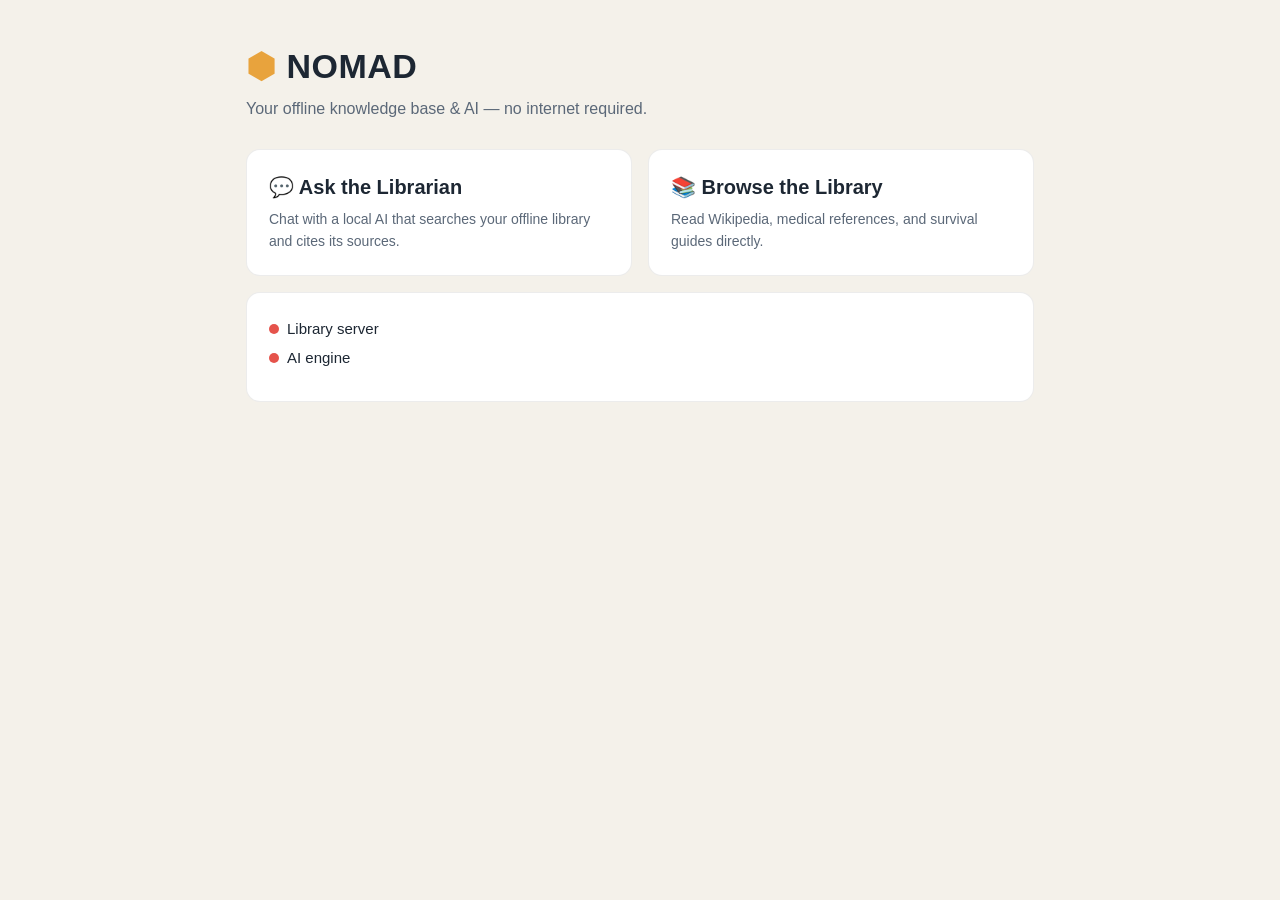
==== web/index.html @ e2258286 "NOMAD for Mac: offline knowledge library + local AI librarian - setup.sh: one-command install (Homeb" ====
<!doctype html>
<html lang="en">
<head>
<meta charset="utf-8">
<meta name="viewport" content="width=device-width, initial-scale=1">
<title>NOMAD</title>
<style>
  :root { --bg:#10141a; --card:#1a212b; --text:#e8edf4; --dim:#8b97a8; --accent:#e8a33d; --ok:#4cc38a; --bad:#e5534b; }
  @media (prefers-color-scheme: light) { :root { --bg:#f4f1ea; --card:#ffffff; --text:#1d2733; --dim:#5b6878; } }
  * { box-sizing: border-box; }
  body { margin:0; background:var(--bg); color:var(--text); font:16px/1.55 -apple-system, "SF Pro Text", Helvetica, sans-serif; }
  .wrap { max-width:820px; margin:0 auto; padding:40px 16px; }
  h1 { font-size:34px; margin:0; letter-spacing:.5px; }
  h1 .flag { color:var(--accent); }
  .tag { color:var(--dim); margin:4px 0 28px; }
  .grid { display:grid; grid-template-columns:1fr 1fr; gap:16px; }
  @media (max-width:640px){ .grid { grid-template-columns:1fr; } }
  a.card { display:block; background:var(--card); border-radius:14px; padding:22px; text-decoration:none; color:var(--text); border:1px solid rgba(128,128,128,.15); }
  a.card:hover { border-color:var(--accent); }
  .card h2 { margin:0 0 6px; font-size:20px; }
  .card p { margin:0; color:var(--dim); font-size:14px; }
  .status { background:var(--card); border-radius:14px; padding:18px 22px; margin-top:16px; border:1px solid rgba(128,128,128,.15); }
  .light { display:inline-block; width:10px; height:10px; border-radius:50%; margin-right:8px; background:var(--bad); }
  .light.on { background:var(--ok); }
  .row { margin:6px 0; font-size:15px; }
  .books { margin-top:10px; color:var(--dim); font-size:14px; }
  .books li { margin:2px 0; }
</style>
</head>
<body>
<div class="wrap">
  <h1><span class="flag">⬢</span> NOMAD</h1>
  <p class="tag">Your offline knowledge base &amp; AI — no internet required.</p>

  <div class="grid">
    <a class="card" href="/chat.html">
      <h2>💬 Ask the Librarian</h2>
      <p>Chat with a local AI that searches your offline library and cites its sources.</p>
    </a>
    <a class="card" id="librarylink" href="#" target="_blank">
      <h2>📚 Browse the Library</h2>
      <p>Read Wikipedia, medical references, and survival guides directly.</p>
    </a>
  </div>

  <div class="status">
    <div class="row"><span class="light" id="l-kiwix"></span>Library server</div>
    <div class="row"><span class="light" id="l-ollama"></span>AI engine <span id="model" style="color:var(--dim)"></span></div>
    <ul class="books" id="books"></ul>
  </div>
</div>
<script>
async function refresh() {
  try {
    const s = await (await fetch('/api/status')).json();
    document.getElementById('l-kiwix').classList.toggle('on', s.kiwix);
    document.getElementById('l-ollama').classList.toggle('on', s.ollama);
    document.getElementById('model').textContent = '(' + s.model + ')';
    document.getElementById('librarylink').href = 'http://' + location.hostname + ':' + s.kiwix_port;
    const ul = document.getElementById('books');
    ul.innerHTML = s.books.length
      ? s.books.map(b => '<li>' + b.title + '</li>').join('')
      : '<li>No knowledge packs yet — run <code>./nomad library</code> in Terminal.</li>';
  } catch (e) { /* app starting up */ }
}
refresh(); setInterval(refresh, 5000);
</script>
</body>
</html>
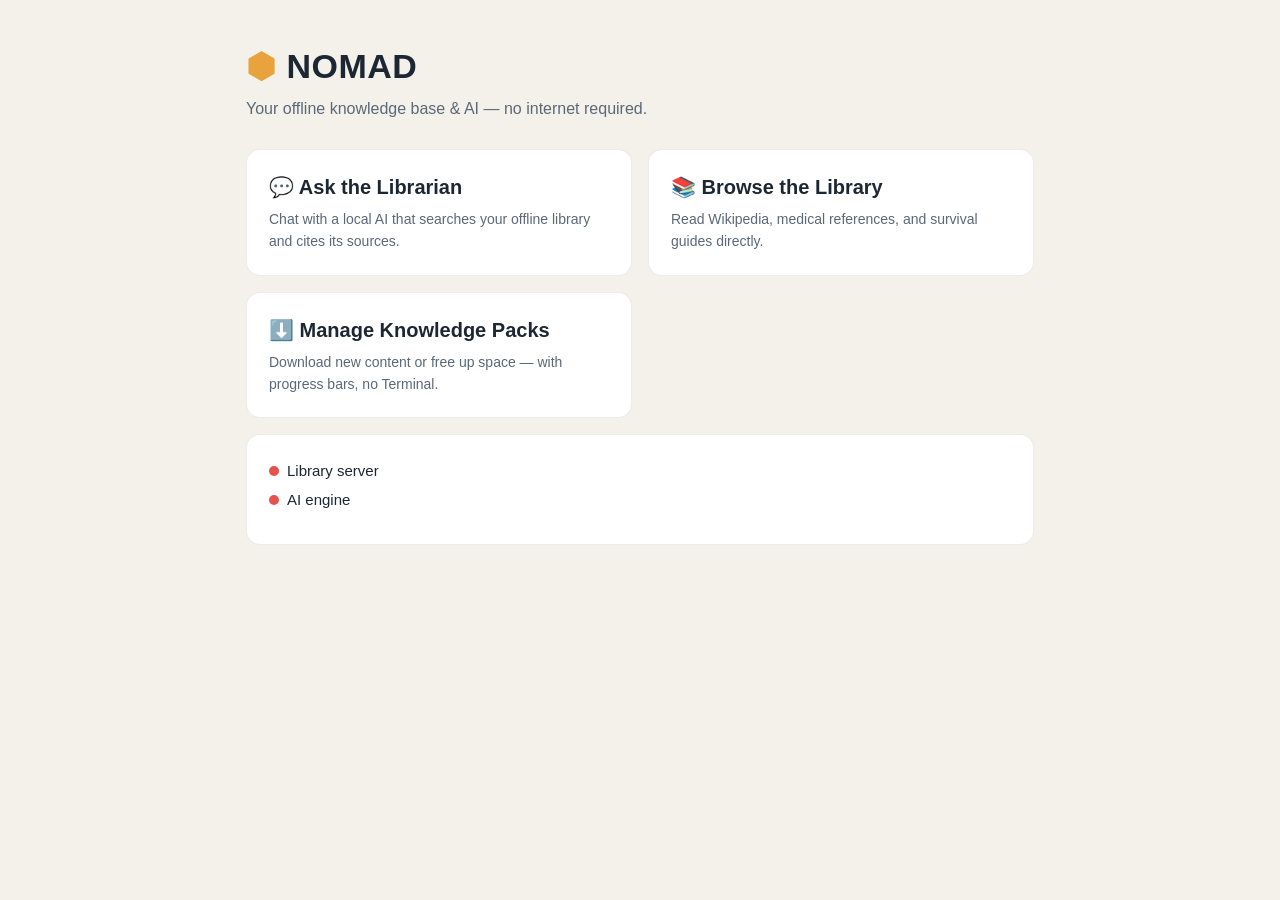
==== commit 419a5beb: "Terminal-free controls: double-click launchers + web library manager - NOMAD Start/Stop .command fil" ====
--- a/web/index.html
+++ b/web/index.html
@@ -41,6 +41,10 @@
       <h2>📚 Browse the Library</h2>
       <p>Read Wikipedia, medical references, and survival guides directly.</p>
     </a>
+    <a class="card" href="/library.html">
+      <h2>⬇️ Manage Knowledge Packs</h2>
+      <p>Download new content or free up space — with progress bars, no Terminal.</p>
+    </a>
   </div>
 
   <div class="status">
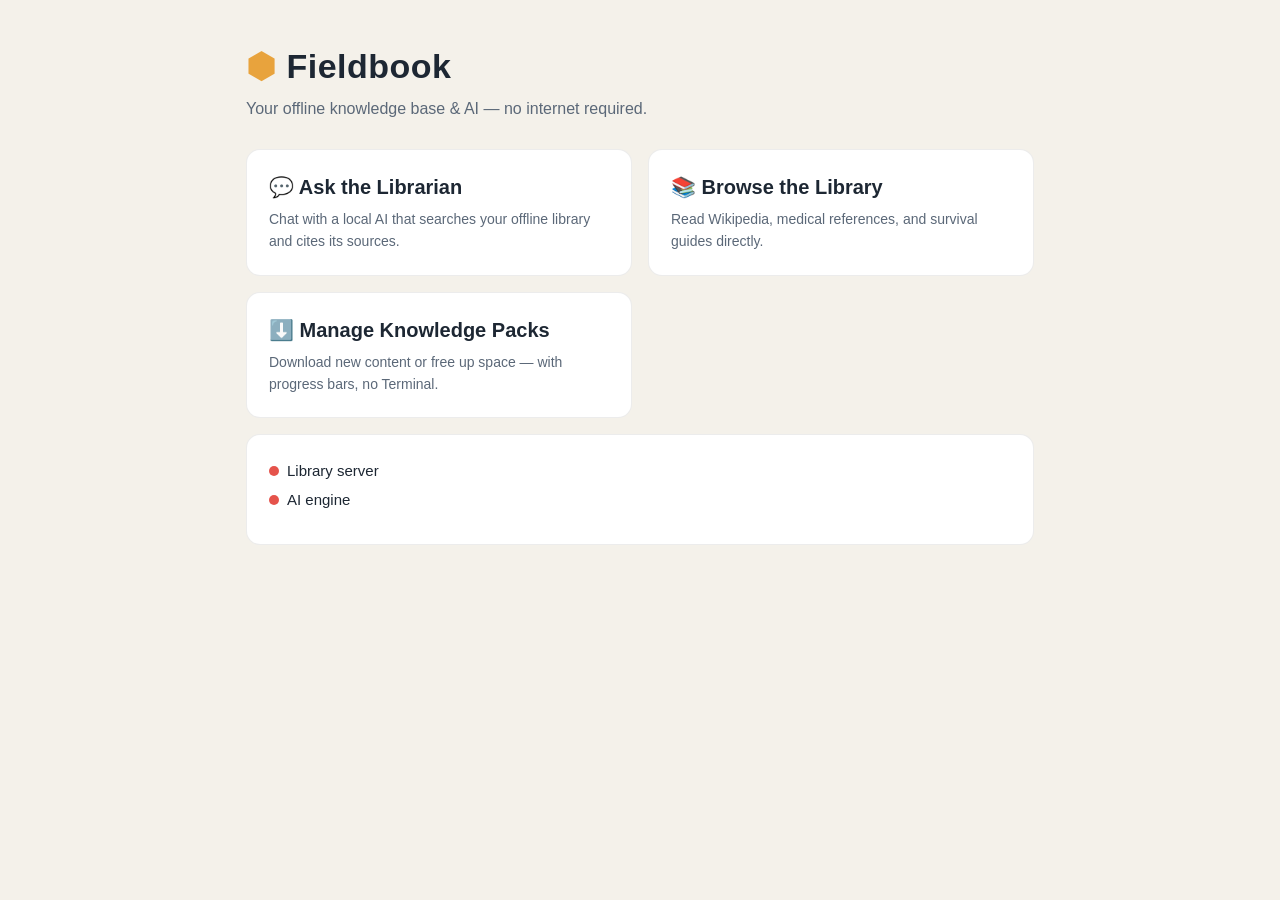
==== commit d4b72819: "Rename project: NOMAD for Mac -> Fieldbook Distinct name avoids collision with Project NOMAD and Has" ====
--- a/web/index.html
+++ b/web/index.html
@@ -3,7 +3,7 @@
 <head>
 <meta charset="utf-8">
 <meta name="viewport" content="width=device-width, initial-scale=1">
-<title>NOMAD</title>
+<title>Fieldbook</title>
 <style>
   :root { --bg:#10141a; --card:#1a212b; --text:#e8edf4; --dim:#8b97a8; --accent:#e8a33d; --ok:#4cc38a; --bad:#e5534b; }
   @media (prefers-color-scheme: light) { :root { --bg:#f4f1ea; --card:#ffffff; --text:#1d2733; --dim:#5b6878; } }
@@ -29,7 +29,7 @@
 </head>
 <body>
 <div class="wrap">
-  <h1><span class="flag">⬢</span> NOMAD</h1>
+  <h1><span class="flag">⬢</span> Fieldbook</h1>
   <p class="tag">Your offline knowledge base &amp; AI — no internet required.</p>
 
   <div class="grid">
@@ -64,7 +64,7 @@
     const ul = document.getElementById('books');
     ul.innerHTML = s.books.length
       ? s.books.map(b => '<li>' + b.title + '</li>').join('')
-      : '<li>No knowledge packs yet — run <code>./nomad library</code> in Terminal.</li>';
+      : '<li>No knowledge packs yet — run <code>./fieldbook library</code> in Terminal.</li>';
   } catch (e) { /* app starting up */ }
 }
 refresh(); setInterval(refresh, 5000);
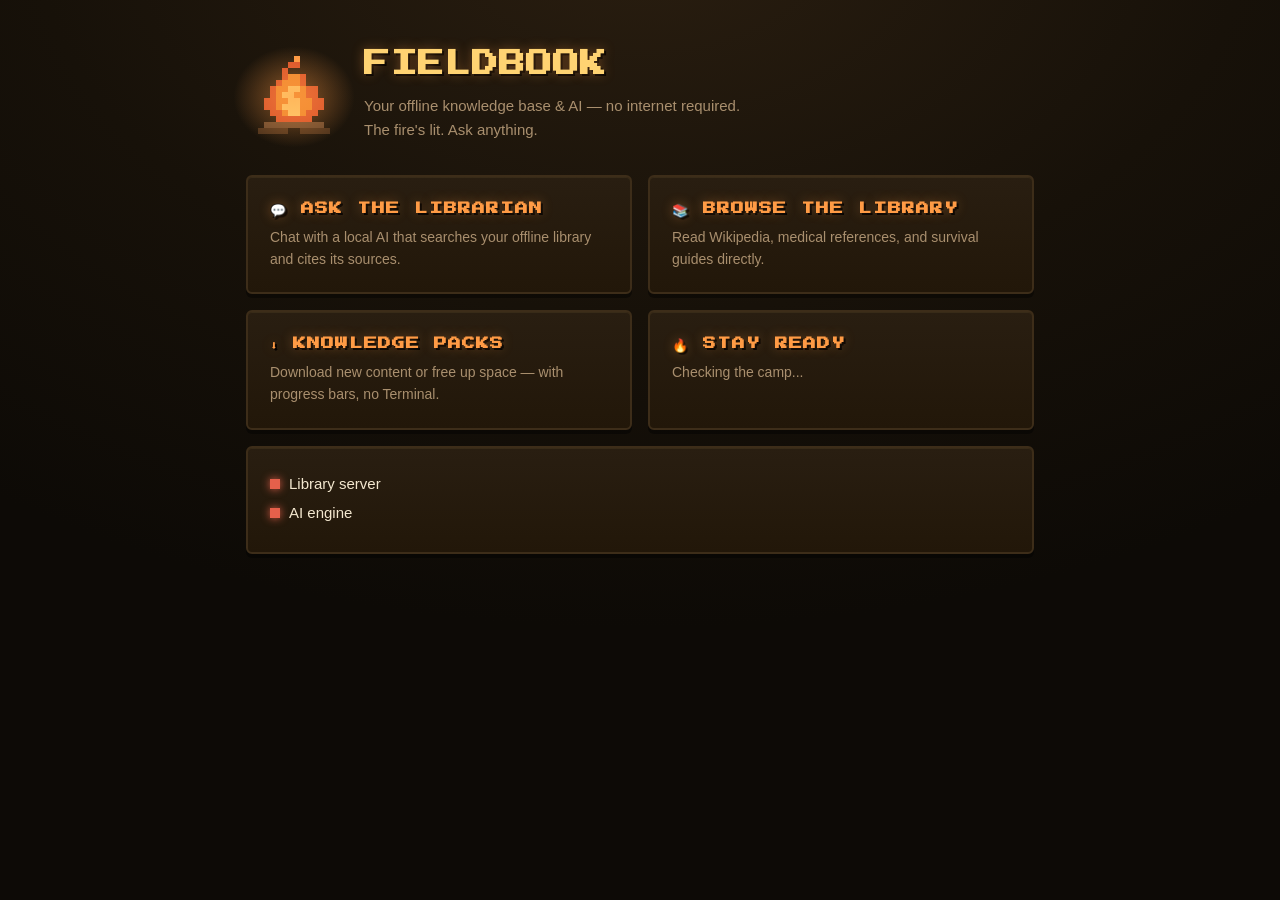
==== commit 37b99be2: "Warm low-bit campfire theme Valheim-inspired look: night-around-the-fire palette, parchment text, wo" ====
--- a/web/index.html
+++ b/web/index.html
@@ -4,50 +4,97 @@
 <meta charset="utf-8">
 <meta name="viewport" content="width=device-width, initial-scale=1">
 <title>Fieldbook</title>
+<link rel="stylesheet" href="theme.css">
 <style>
-  :root { --bg:#10141a; --card:#1a212b; --text:#e8edf4; --dim:#8b97a8; --accent:#e8a33d; --ok:#4cc38a; --bad:#e5534b; }
-  @media (prefers-color-scheme: light) { :root { --bg:#f4f1ea; --card:#ffffff; --text:#1d2733; --dim:#5b6878; } }
   * { box-sizing: border-box; }
-  body { margin:0; background:var(--bg); color:var(--text); font:16px/1.55 -apple-system, "SF Pro Text", Helvetica, sans-serif; }
-  .wrap { max-width:820px; margin:0 auto; padding:40px 16px; }
-  h1 { font-size:34px; margin:0; letter-spacing:.5px; }
-  h1 .flag { color:var(--accent); }
-  .tag { color:var(--dim); margin:4px 0 28px; }
+  body { margin:0; font:16px/1.55 -apple-system, "SF Pro Text", Helvetica, sans-serif; }
+  .wrap { max-width:820px; margin:0 auto; padding:44px 16px; }
+  .hero { display:flex; align-items:center; gap:22px; margin-bottom:34px; }
+  h1 { font-size:26px; margin:0 0 10px; color:var(--accent-hi); }
+  .tag { color:var(--dim); margin:0; font-size:15px; }
   .grid { display:grid; grid-template-columns:1fr 1fr; gap:16px; }
-  @media (max-width:640px){ .grid { grid-template-columns:1fr; } }
-  a.card { display:block; background:var(--card); border-radius:14px; padding:22px; text-decoration:none; color:var(--text); border:1px solid rgba(128,128,128,.15); }
-  a.card:hover { border-color:var(--accent); }
-  .card h2 { margin:0 0 6px; font-size:20px; }
+  @media (max-width:640px){ .grid { grid-template-columns:1fr; } .hero{flex-direction:column; text-align:center;} }
+  a.card { display:block; padding:22px; text-decoration:none; color:var(--text); }
+  a.card:hover { border-color:var(--accent) !important; }
+  .card h2 { margin:0 0 8px; font-size:13px; color:var(--accent); }
   .card p { margin:0; color:var(--dim); font-size:14px; }
-  .status { background:var(--card); border-radius:14px; padding:18px 22px; margin-top:16px; border:1px solid rgba(128,128,128,.15); }
-  .light { display:inline-block; width:10px; height:10px; border-radius:50%; margin-right:8px; background:var(--bad); }
-  .light.on { background:var(--ok); }
+  .status { padding:18px 22px; margin-top:16px; }
+  .light { display:inline-block; width:10px; height:10px; margin-right:9px; background:var(--bad); box-shadow:0 0 8px currentColor; }
+  .light.on { background:var(--ok); color:var(--ok); }
+  .light { color:var(--bad); }
   .row { margin:6px 0; font-size:15px; }
-  .books { margin-top:10px; color:var(--dim); font-size:14px; }
+  .books { margin:10px 0 0; color:var(--dim); font-size:14px; }
   .books li { margin:2px 0; }
 </style>
 </head>
 <body>
 <div class="wrap">
-  <h1><span class="flag">⬢</span> Fieldbook</h1>
-  <p class="tag">Your offline knowledge base &amp; AI — no internet required.</p>
+  <div class="hero">
+    <span class="campfire" style="width:96px;height:96px">
+      <span class="glow"></span>
+      <svg viewBox="0 0 16 16" width="96" height="96" aria-hidden="true">
+        <g class="f1">
+          <rect x="8" y="2" width="1" height="1" fill="#ff9b45"/><rect x="6" y="4" width="1" height="1" fill="#d9502a"/>
+          <rect x="7" y="3" width="2" height="1" fill="#d9502a"/><rect x="6" y="5" width="4" height="1" fill="#d9502a"/>
+          <rect x="5" y="6" width="5" height="1" fill="#d9502a"/><rect x="4" y="7" width="8" height="1" fill="#d9502a"/>
+          <rect x="4" y="8" width="8" height="1" fill="#d9502a"/><rect x="3" y="9" width="10" height="1" fill="#d9502a"/>
+          <rect x="3" y="10" width="10" height="1" fill="#d9502a"/><rect x="4" y="11" width="8" height="1" fill="#d9502a"/>
+          <rect x="5" y="12" width="6" height="1" fill="#d9502a"/>
+          <rect x="7" y="5" width="2" height="1" fill="#f08a2e"/><rect x="6" y="6" width="3" height="1" fill="#f08a2e"/>
+          <rect x="5" y="7" width="5" height="1" fill="#f08a2e"/><rect x="5" y="8" width="5" height="1" fill="#f08a2e"/>
+          <rect x="5" y="9" width="6" height="1" fill="#f08a2e"/><rect x="5" y="10" width="6" height="1" fill="#f08a2e"/>
+          <rect x="6" y="11" width="4" height="1" fill="#f08a2e"/>
+          <rect x="7" y="7" width="2" height="1" fill="#ffd372"/><rect x="6" y="8" width="2" height="1" fill="#ffd372"/>
+          <rect x="7" y="9" width="2" height="1" fill="#ffd372"/><rect x="6" y="10" width="3" height="1" fill="#ffd372"/>
+          <rect x="7" y="11" width="2" height="1" fill="#ffd372"/>
+        </g>
+        <g class="f2">
+          <rect x="6" y="2" width="1" height="1" fill="#ff9b45"/><rect x="9" y="4" width="1" height="1" fill="#d9502a"/>
+          <rect x="8" y="3" width="2" height="1" fill="#d9502a"/><rect x="7" y="5" width="4" height="1" fill="#d9502a"/>
+          <rect x="5" y="6" width="6" height="1" fill="#d9502a"/><rect x="4" y="7" width="8" height="1" fill="#d9502a"/>
+          <rect x="4" y="8" width="8" height="1" fill="#d9502a"/><rect x="3" y="9" width="10" height="1" fill="#d9502a"/>
+          <rect x="3" y="10" width="10" height="1" fill="#d9502a"/><rect x="4" y="11" width="8" height="1" fill="#d9502a"/>
+          <rect x="5" y="12" width="6" height="1" fill="#d9502a"/>
+          <rect x="8" y="5" width="2" height="1" fill="#f08a2e"/><rect x="7" y="6" width="3" height="1" fill="#f08a2e"/>
+          <rect x="6" y="7" width="4" height="1" fill="#f08a2e"/><rect x="5" y="8" width="6" height="1" fill="#f08a2e"/>
+          <rect x="5" y="9" width="6" height="1" fill="#f08a2e"/><rect x="5" y="10" width="6" height="1" fill="#f08a2e"/>
+          <rect x="6" y="11" width="4" height="1" fill="#f08a2e"/>
+          <rect x="8" y="7" width="1" height="1" fill="#ffd372"/><rect x="7" y="8" width="2" height="1" fill="#ffd372"/>
+          <rect x="6" y="9" width="3" height="1" fill="#ffd372"/><rect x="7" y="10" width="2" height="1" fill="#ffd372"/>
+          <rect x="7" y="11" width="2" height="1" fill="#ffd372"/>
+        </g>
+        <rect x="3" y="13" width="10" height="1" fill="#6b4a2f"/>
+        <rect x="2" y="14" width="5" height="1" fill="#4e331c"/>
+        <rect x="9" y="14" width="5" height="1" fill="#4e331c"/>
+      </svg>
+      <i class="ember"></i><i class="ember"></i><i class="ember"></i>
+    </span>
+    <div>
+      <h1 class="pixel">FIELDBOOK</h1>
+      <p class="tag">Your offline knowledge base &amp; AI — no internet required.<br>The fire's lit. Ask anything.</p>
+    </div>
+  </div>
 
   <div class="grid">
     <a class="card" href="/chat.html">
-      <h2>💬 Ask the Librarian</h2>
+      <h2 class="pixel">💬 ASK THE LIBRARIAN</h2>
       <p>Chat with a local AI that searches your offline library and cites its sources.</p>
     </a>
     <a class="card" id="librarylink" href="#" target="_blank">
-      <h2>📚 Browse the Library</h2>
+      <h2 class="pixel">📚 BROWSE THE LIBRARY</h2>
       <p>Read Wikipedia, medical references, and survival guides directly.</p>
     </a>
     <a class="card" href="/library.html">
-      <h2>⬇️ Manage Knowledge Packs</h2>
+      <h2 class="pixel">⬇️ KNOWLEDGE PACKS</h2>
       <p>Download new content or free up space — with progress bars, no Terminal.</p>
+    </a>
+    <a class="card" href="#" onclick="return false" style="cursor:default">
+      <h2 class="pixel">🔥 STAY READY</h2>
+      <p id="readiness">Checking the camp...</p>
     </a>
   </div>
 
-  <div class="status">
+  <div class="status statusbox">
     <div class="row"><span class="light" id="l-kiwix"></span>Library server</div>
     <div class="row"><span class="light" id="l-ollama"></span>AI engine <span id="model" style="color:var(--dim)"></span></div>
     <ul class="books" id="books"></ul>
@@ -61,10 +108,13 @@
     document.getElementById('l-ollama').classList.toggle('on', s.ollama);
     document.getElementById('model').textContent = '(' + s.model + ')';
     document.getElementById('librarylink').href = 'http://' + location.hostname + ':' + s.kiwix_port;
+    document.getElementById('readiness').textContent = (s.kiwix && s.ollama && s.books.length)
+      ? 'All systems go. This Mac answers questions with zero connectivity.'
+      : 'Something needs attention — check the lights below.';
     const ul = document.getElementById('books');
     ul.innerHTML = s.books.length
       ? s.books.map(b => '<li>' + b.title + '</li>').join('')
-      : '<li>No knowledge packs yet — run <code>./fieldbook library</code> in Terminal.</li>';
+      : '<li>No knowledge packs yet — open Knowledge Packs above.</li>';
   } catch (e) { /* app starting up */ }
 }
 refresh(); setInterval(refresh, 5000);
--- a/web/theme.css
+++ b/web/theme.css
@@ -0,0 +1,86 @@
+/* Fieldbook — warm low-bit theme. Everything local: no internet, ever. */
+
+@font-face {
+  font-family: 'Press Start 2P';
+  src: url('fonts/press-start-2p.woff2') format('woff2');
+  font-display: swap;
+}
+
+:root {
+  --bg: #171109;        /* night around the fire */
+  --bg-deep: #0d0a06;
+  --card: #241a10;      /* dark wood panel */
+  --card-edge: #3d2d19;
+  --text: #f3e7cf;      /* parchment */
+  --dim: #a98f6e;       /* worn leather */
+  --accent: #ff9b45;    /* ember orange */
+  --accent-hi: #ffd372; /* flame core */
+  --ok: #9fbf5f;        /* moss */
+  --bad: #e5604b;
+  --user: #2e3a24;      /* mossy green bubble */
+}
+
+body {
+  background:
+    radial-gradient(1100px 700px at 50% -8%, #2a1e10 0%, var(--bg) 55%, var(--bg-deep) 100%)
+    fixed var(--bg-deep);
+  color: var(--text);
+}
+
+.pixel {
+  font-family: 'Press Start 2P', monospace;
+  letter-spacing: 1px;
+  text-shadow: 0 0 12px rgba(255, 155, 69, .35), 2px 2px 0 #000;
+}
+
+/* Chunky game-y buttons */
+button, .btnlike {
+  border-radius: 4px !important;
+  box-shadow: 0 3px 0 rgba(0,0,0,.55);
+  transition: transform .05s;
+}
+button:active { transform: translateY(2px); box-shadow: 0 1px 0 rgba(0,0,0,.55); }
+
+/* Wood-panel cards */
+.card, .preset, .statusbox {
+  background: linear-gradient(180deg, #291e11 0%, #221709 100%) !important;
+  border: 2px solid var(--card-edge) !important;
+  border-radius: 6px !important;
+  box-shadow: 0 4px 0 rgba(0,0,0,.4), inset 0 1px 0 rgba(255,211,114,.07);
+}
+
+/* ---- Pixel campfire ---- */
+.campfire { display: inline-block; position: relative; }
+.campfire svg { display: block; shape-rendering: crispEdges; image-rendering: pixelated; }
+.campfire .f2 { opacity: 0; }
+.campfire .f1 { animation: flick1 .5s steps(1, end) infinite; }
+.campfire .f2 { animation: flick2 .5s steps(1, end) infinite; }
+@keyframes flick1 { 0%,100% { opacity: 1; } 50% { opacity: 0; } }
+@keyframes flick2 { 0%,100% { opacity: 0; } 50% { opacity: 1; } }
+
+.campfire .glow {
+  position: absolute; left: 50%; top: 55%;
+  width: 180%; height: 150%;
+  transform: translate(-50%, -50%);
+  background: radial-gradient(closest-side, rgba(255,155,69,.5), rgba(255,155,69,0) 70%);
+  animation: glowpulse 1.1s ease-in-out infinite;
+  pointer-events: none;
+}
+@keyframes glowpulse { 0%,100% { opacity: .75; } 50% { opacity: 1.1; } }
+
+.campfire .ember {
+  position: absolute; bottom: 42%;
+  width: 7%; height: 7%;
+  background: var(--accent-hi);
+  opacity: 0;
+  animation: rise 2.4s steps(6, end) infinite;
+}
+.campfire .ember:nth-child(2) { left: 38%; }
+.campfire .ember:nth-child(3) { left: 55%; animation-delay: .9s; background: var(--accent); }
+.campfire .ember:nth-child(4) { left: 47%; animation-delay: 1.6s; }
+@keyframes rise {
+  0%   { transform: translateY(0);     opacity: 0; }
+  10%  { opacity: .95; }
+  80%  { opacity: .4; }
+  100% { transform: translateY(-340%); opacity: 0; }
+}
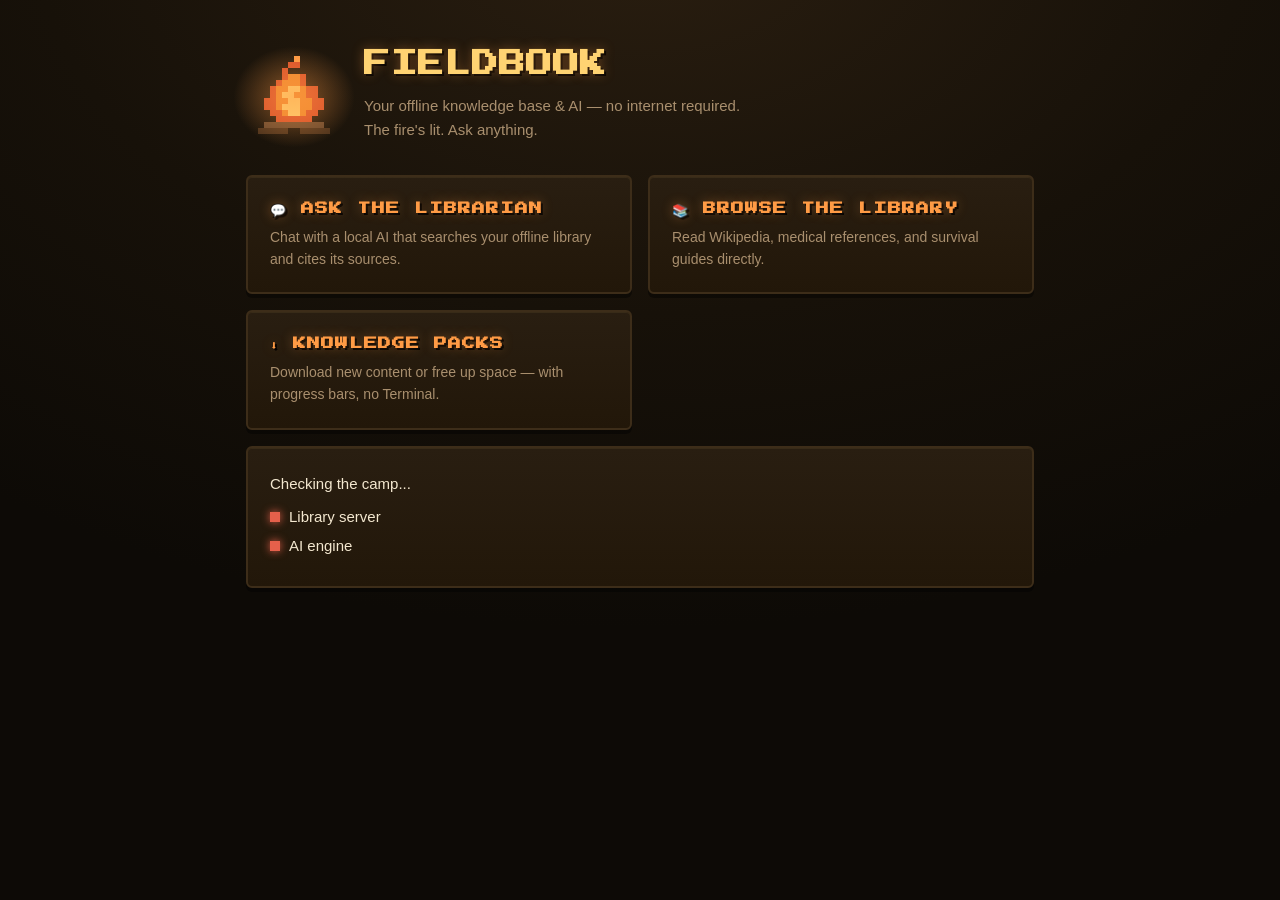
==== commit e48f5711: "One-command install downloads the starter library; honest dashboard; verified downloads - get.sh now" ====
--- a/web/index.html
+++ b/web/index.html
@@ -88,13 +88,10 @@
       <h2 class="pixel">⬇️ KNOWLEDGE PACKS</h2>
       <p>Download new content or free up space — with progress bars, no Terminal.</p>
     </a>
-    <a class="card" href="#" onclick="return false" style="cursor:default">
-      <h2 class="pixel">🔥 STAY READY</h2>
-      <p id="readiness">Checking the camp...</p>
-    </a>
   </div>
 
   <div class="status statusbox">
+    <div class="row" id="readiness" style="margin-bottom:10px">Checking the camp...</div>
     <div class="row"><span class="light" id="l-kiwix"></span>Library server</div>
     <div class="row"><span class="light" id="l-ollama"></span>AI engine <span id="model" style="color:var(--dim)"></span></div>
     <ul class="books" id="books"></ul>
@@ -109,8 +106,8 @@
     document.getElementById('model').textContent = '(' + s.model + ')';
     document.getElementById('librarylink').href = 'http://' + location.hostname + ':' + s.kiwix_port;
     document.getElementById('readiness').textContent = (s.kiwix && s.ollama && s.books.length)
-      ? 'All systems go. This Mac answers questions with zero connectivity.'
-      : 'Something needs attention — check the lights below.';
+      ? '🔥 Ready — this Mac answers questions with zero connectivity.'
+      : '⚠️ Not ready yet — see the lights below.';
     const ul = document.getElementById('books');
     ul.innerHTML = s.books.length
       ? s.books.map(b => '<li>' + b.title + '</li>').join('')
